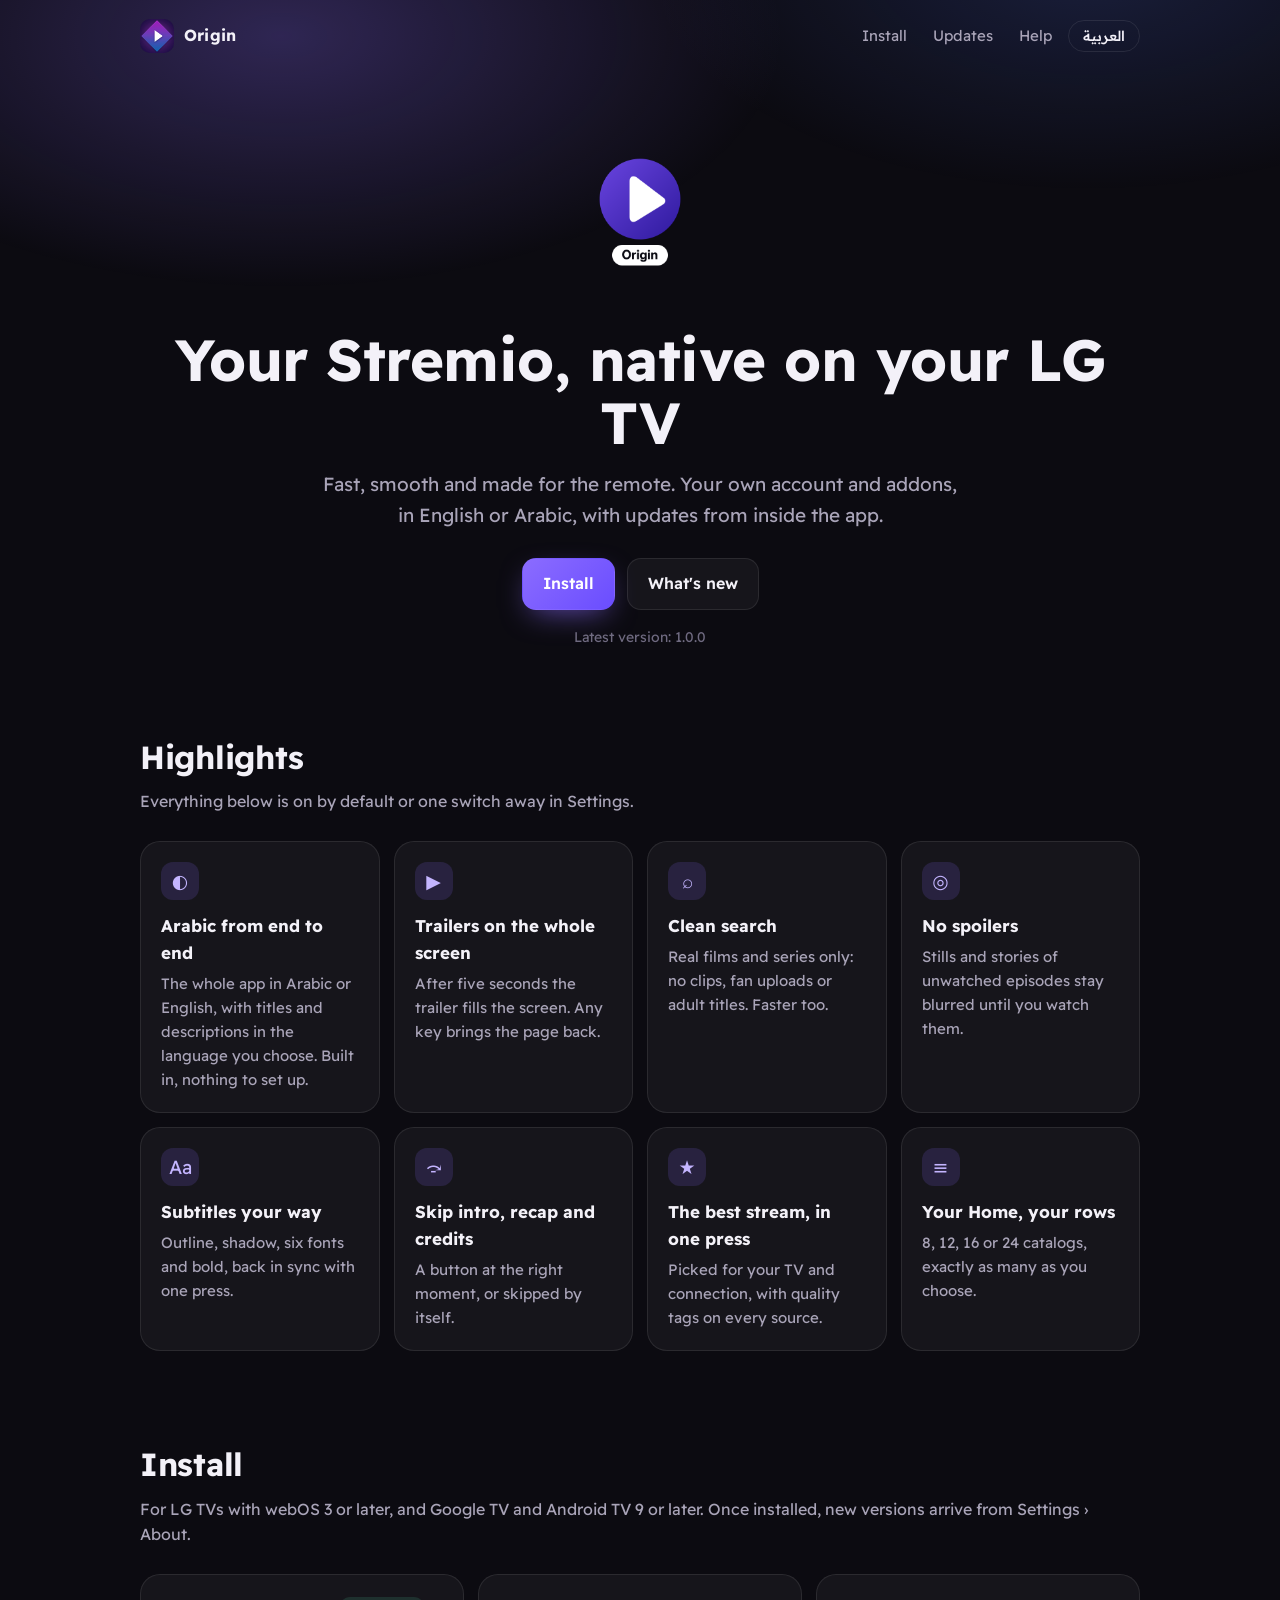
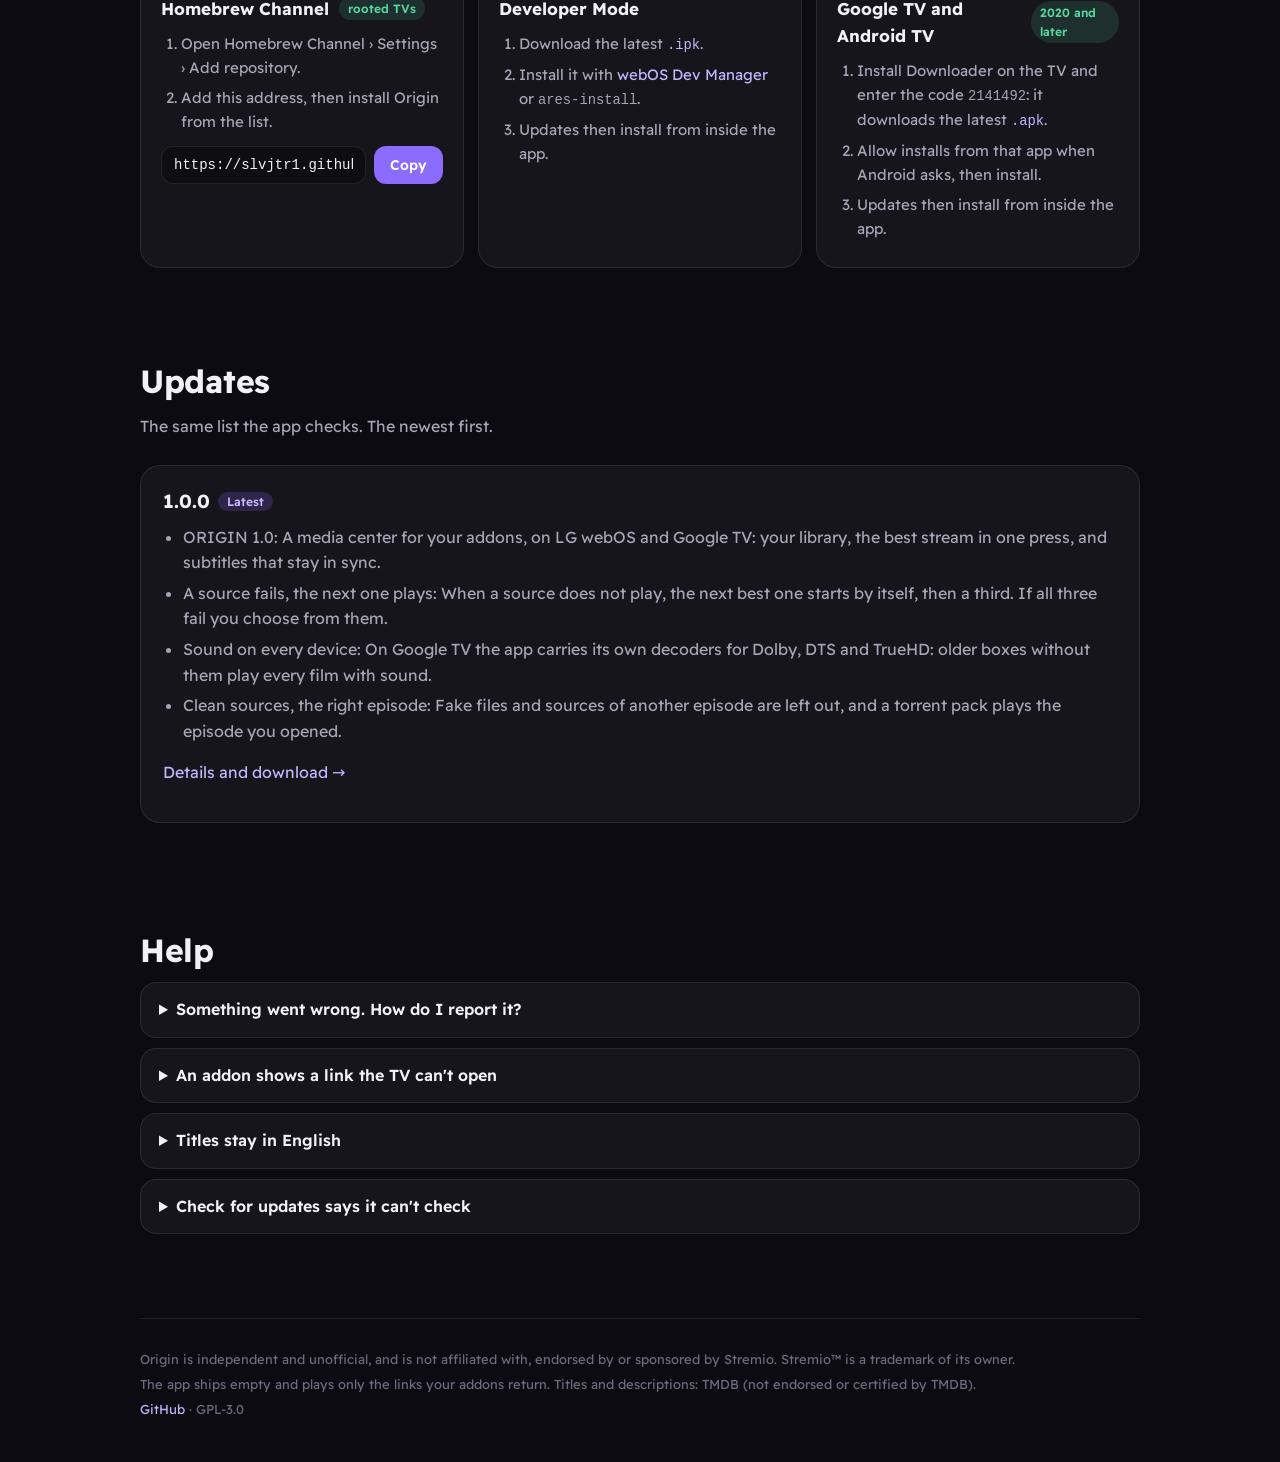
==== docs/index.html @ 0bea3c87 "ORIGIN 1.0.0" ====
<!doctype html>
<html lang="en">
<head>
<meta charset="utf-8">
<meta name="viewport" content="width=device-width, initial-scale=1">
<title>Origin</title>
<meta name="description" content="A native webOS app for Stremio addons on LG TVs, in English and Arabic.">
<meta name="theme-color" content="#0c0b11">
<link rel="icon" href="icon.png">
<link rel="preconnect" href="https://fonts.googleapis.com"><link rel="preconnect" href="https://fonts.gstatic.com" crossorigin>
<link href="https://fonts.googleapis.com/css2?family=Readex+Pro:wght@400;500;600;700&display=swap" rel="stylesheet">
<link rel="stylesheet" href="site.css">
<script src="site.js"></script>
</head>
<body>
<div class="wrap">
  <nav class="top">
    <a class="brand" href="./"><img src="icon.png" alt=""><span>Origin</span></a>
    <div class="navlinks">
      <a class="opt" href="#install"><span lang="en">Install</span><span lang="ar">التثبيت</span></a>
      <a class="opt" href="#updates"><span lang="en">Updates</span><span lang="ar">التحديثات</span></a>
      <a class="opt" href="help/"><span lang="en">Help</span><span lang="ar">المساعدة</span></a>
      <button class="lang" data-lang-toggle><span lang="en">العربية</span><span lang="ar">English</span></button>
    </div>
  </nav>

  <header class="hero">
    <img class="logo" src="logo-pill.png" alt="Origin">
    <h1><span lang="en">Your Stremio, native on your LG TV</span><span lang="ar">Stremio على تلفاز LG، بتطبيق أصلي</span></h1>
    <p class="lead"><span lang="en">Fast, smooth and made for the remote. Your own account and addons, in English or Arabic, with updates from inside the app.</span><span lang="ar">سريع وسلس ومصمم للريموت. حسابك وإضافاتك، بالعربية أو الإنجليزية، مع تحديثات من داخل التطبيق.</span></p>
    <div class="cta">
      <a class="btn primary" href="#install"><span lang="en">Install</span><span lang="ar">ثبّت التطبيق</span></a>
      <a class="btn ghost" href="#updates"><span lang="en">What's new</span><span lang="ar">الجديد</span></a>
    </div>
    <div class="ver" id="ver"></div>
  </header>

  <section id="features">
    <h2><span lang="en">Highlights</span><span lang="ar">أبرز المزايا</span></h2>
    <p class="sub"><span lang="en">Everything below is on by default or one switch away in Settings.</span><span lang="ar">كل ما يلي مفعّل افتراضيًا أو بضغطة واحدة من الإعدادات.</span></p>
    <div class="grid">
      <div class="card"><div class="ic">◐</div><h3><span lang="en">Arabic from end to end</span><span lang="ar">العربية من البداية للنهاية</span></h3><p><span lang="en">The whole app in Arabic or English, with titles and descriptions in the language you choose. Built in, nothing to set up.</span><span lang="ar">التطبيق كله بالعربية أو الإنجليزية، والعناوين والأوصاف باللغة التي تختارها. جاهز دون أي إعداد.</span></p></div>
      <div class="card"><div class="ic">▶</div><h3><span lang="en">Trailers on the whole screen</span><span lang="ar">إعلانات بملء الشاشة</span></h3><p><span lang="en">After five seconds the trailer fills the screen. Any key brings the page back.</span><span lang="ar">بعد خمس ثوانٍ يملأ الإعلان الشاشة، وأي زر يعيد الصفحة.</span></p></div>
      <div class="card"><div class="ic">⌕</div><h3><span lang="en">Clean search</span><span lang="ar">بحث نظيف</span></h3><p><span lang="en">Real films and series only: no clips, fan uploads or adult titles. Faster too.</span><span lang="ar">أفلام ومسلسلات حقيقية فقط: بلا مقاطع أو رفع معجبين أو محتوى للبالغين، وأسرع.</span></p></div>
      <div class="card"><div class="ic">◎</div><h3><span lang="en">No spoilers</span><span lang="ar">بلا حرق</span></h3><p><span lang="en">Stills and stories of unwatched episodes stay blurred until you watch them.</span><span lang="ar">صور الحلقات غير المشاهدة وقصصها تبقى مموّهة حتى تشاهدها.</span></p></div>
      <div class="card"><div class="ic">Aa</div><h3><span lang="en">Subtitles your way</span><span lang="ar">الترجمة كما تحب</span></h3><p><span lang="en">Outline, shadow, six fonts and bold, back in sync with one press.</span><span lang="ar">حدود وظل وستة خطوط وخط عريض، ومزامنة بضغطة واحدة.</span></p></div>
      <div class="card"><div class="ic">⤼</div><h3><span lang="en">Skip intro, recap and credits</span><span lang="ar">تخطي المقدمة والملخص والتتر</span></h3><p><span lang="en">A button at the right moment, or skipped by itself.</span><span lang="ar">زر في اللحظة المناسبة، أو تخطٍّ تلقائي.</span></p></div>
      <div class="card"><div class="ic">★</div><h3><span lang="en">The best stream, in one press</span><span lang="ar">أفضل بث بضغطة</span></h3><p><span lang="en">Picked for your TV and connection, with quality tags on every source.</span><span lang="ar">يُختار لتلفازك واتصالك، مع وسوم الجودة لكل مصدر.</span></p></div>
      <div class="card"><div class="ic">≡</div><h3><span lang="en">Your Home, your rows</span><span lang="ar">رئيسيتك كما تريد</span></h3><p><span lang="en">8, 12, 16 or 24 catalogs, exactly as many as you choose.</span><span lang="ar">8 أو 12 أو 16 أو 24 قائمة، بالعدد الذي تختاره تمامًا.</span></p></div>
    </div>
  </section>

  <section id="install">
    <h2><span lang="en">Install</span><span lang="ar">التثبيت</span></h2>
    <p class="sub"><span lang="en">For LG TVs with webOS 3 or later, and Google TV and Android TV 9 or later. Once installed, new versions arrive from Settings › About.</span><span lang="ar">لتلفازات LG بنظام webOS 3 أو أحدث، ولـ Google TV وAndroid TV 9 أو أحدث. بعد التثبيت تصل الإصدارات الجديدة من الإعدادات › حول التطبيق.</span></p>
    <div class="steps">
      <div class="card">
        <h3><span lang="en">Homebrew Channel</span><span lang="ar">Homebrew Channel</span> <span class="tag"><span lang="en">rooted TVs</span><span lang="ar">للتلفازات المروّتة</span></span></h3>
        <ol class="list">
          <li><span lang="en">Open Homebrew Channel › Settings › Add repository.</span><span lang="ar">افتح Homebrew Channel › الإعدادات › إضافة مستودع.</span></li>
          <li><span lang="en">Add this address, then install Origin from the list.</span><span lang="ar">أضف هذا العنوان، ثم ثبّت Origin من القائمة.</span></li>
        </ol>
        <div class="copy"><input id="repo" readonly value="https://slvjtr1.github.io/origin/apps.json"><button data-copy="repo"><span lang="en">Copy</span><span lang="ar">نسخ</span></button></div>
      </div>
      <div class="card">
        <h3><span lang="en">Developer Mode</span><span lang="ar">وضع المطوّر</span></h3>
        <ol class="list">
          <li><span lang="en">Download the latest</span><span lang="ar">نزّل أحدث ملف</span> <a href="https://github.com/slvjtr1/origin/releases/latest"><code>.ipk</code></a>.</li>
          <li><span lang="en">Install it with</span><span lang="ar">ثبّته باستخدام</span> <a href="https://github.com/webosbrew/dev-manager-desktop">webOS Dev Manager</a> <span lang="en">or</span><span lang="ar">أو</span> <code>ares-install</code>.</li>
          <li><span lang="en">Updates then install from inside the app.</span><span lang="ar">بعدها تُثبَّت التحديثات من داخل التطبيق.</span></li>
        </ol>
      </div>
      <div class="card">
        <h3><span lang="en">Google TV and Android TV</span><span lang="ar">Google TV وAndroid TV</span> <span class="tag"><span lang="en">2020 and later</span><span lang="ar">من 2020 وما بعدها</span></span></h3>
        <ol class="list">
          <li><span lang="en">Install Downloader on the TV and enter the code</span><span lang="ar">ثبّت تطبيق Downloader على التلفاز وأدخل الرمز</span> <code>2141492</code><span lang="en">: it downloads the latest</span><span lang="ar">: ينزّل أحدث ملف</span> <a href="https://github.com/slvjtr1/origin/releases/latest/download/Origin-AndroidTV.apk"><code>.apk</code></a>.</li>
          <li><span lang="en">Allow installs from that app when Android asks, then install.</span><span lang="ar">اسمح بالتثبيت من ذلك التطبيق عندما يطلب Android، ثم ثبّت.</span></li>
          <li><span lang="en">Updates then install from inside the app.</span><span lang="ar">بعدها تُثبَّت التحديثات من داخل التطبيق.</span></li>
        </ol>
      </div>
    </div>
  </section>

  <section id="updates">
    <h2><span lang="en">Updates</span><span lang="ar">التحديثات</span></h2>
    <p class="sub"><span lang="en">The same list the app checks. The newest first.</span><span lang="ar">القائمة نفسها التي يتحقق منها التطبيق. الأحدث أولًا.</span></p>
    <div id="rels"><p class="muted"><span lang="en">Loading…</span><span lang="ar">جارٍ التحميل…</span></p></div>
  </section>

  <section id="help">
    <h2><span lang="en">Help</span><span lang="ar">المساعدة</span></h2>
    <details><summary><span lang="en">Something went wrong. How do I report it?</span><span lang="ar">حدثت مشكلة. كيف أبلّغ عنها؟</span></summary>
      <p><span lang="en">On the TV: Settings › About › Share logs. Scan the code with your phone: it opens a page here with your log code and a ready report.</span><span lang="ar">على التلفاز: الإعدادات › حول التطبيق › مشاركة السجلات. امسح الرمز بهاتفك: تفتح صفحة هنا فيها رمز السجل وبلاغ جاهز.</span></p></details>
    <details><summary><span lang="en">An addon shows a link the TV can't open</span><span lang="ar">إضافة تعرض رابطًا لا يفتحه التلفاز</span></summary>
      <p><span lang="en">The app shows a code. Scan it and this site tells you where the link goes, then opens it on your phone with one tap.</span><span lang="ar">يعرض التطبيق رمزًا. امسحه وسيخبرك هذا الموقع إلى أين يذهب الرابط، ثم يفتحه على هاتفك بضغطة.</span></p></details>
    <details><summary><span lang="en">Titles stay in English</span><span lang="ar">العناوين تبقى بالإنجليزية</span></summary>
      <p><span lang="en">Settings › Language › Titles and descriptions: choose Arabic, or Same as the app.</span><span lang="ar">الإعدادات › اللغة › العناوين والأوصاف: اختر العربية، أو «مثل التطبيق».</span></p></details>
    <details><summary><span lang="en">Check for updates says it can't check</span><span lang="ar">«البحث عن تحديثات» لا يستطيع التحقق</span></summary>
      <p><span lang="en">The app asks GitHub first and this site second. Check the TV's internet connection, then try again in a minute.</span><span lang="ar">يسأل التطبيق GitHub أولًا ثم هذا الموقع. تأكد من اتصال التلفاز بالإنترنت ثم أعد المحاولة بعد دقيقة.</span></p></details>
  </section>

  <footer>
    <p><span lang="en">Origin is independent and unofficial, and is not affiliated with, endorsed by or sponsored by Stremio. Stremio™ is a trademark of its owner.</span><span lang="ar">Origin مستقل وغير رسمي، وليس تابعًا لـ Stremio ولا معتمدًا أو مدعومًا منها. Stremio™ علامة تجارية لمالكها.</span></p>
    <p><span lang="en">The app ships empty and plays only the links your addons return. Titles and descriptions: TMDB (not endorsed or certified by TMDB).</span><span lang="ar">يأتي التطبيق فارغًا ولا يشغّل إلا الروابط التي تعيدها إضافاتك. العناوين والأوصاف: TMDB (دون اعتماد منها).</span></p>
    <p><a href="https://github.com/slvjtr1/origin">GitHub</a> · GPL-3.0</p>
  </footer>
</div>
<script>
(function () {
  var REPO = 'slvjtr1/origin', MAN = 'api/apps/tv.stremioorigin.app/manifest.json';
  var box = document.getElementById('rels'), ver = document.getElementById('ver'), data = null;
  function esc(s) { return String(s).replace(/[&<>"']/g, function (c) { return { '&': '&amp;', '<': '&lt;', '>': '&gt;', '"': '&quot;', "'": '&#39;' }[c]; }); }
  function inline(s) { return esc(s).replace(/\*\*(.+?)\*\*/g, '<b>$1</b>').replace(/`([^`]+)`/g, '<code>$1</code>'); }
  function bullets(body) { var out = []; (body || '').split(/\r?\n/).some(function (l) { var m = /^\s*[-*]\s+(.+)/.exec(l); if (m) out.push(m[1]); else if (out.length && l.trim()) return true; return false; }); return out.slice(0, 8); }
  function date(s) { try { return new Date(s).toLocaleDateString(originLang() === 'ar' ? 'ar' : 'en', { year: 'numeric', month: 'long', day: 'numeric' }); } catch (e) { return s.slice(0, 10); } }
  function draw() {
    if (!data) return;
    var L = originLang(), h = '';
    if (data.length) ver.textContent = (L === 'ar' ? 'أحدث إصدار: ' : 'Latest version: ') + data[0].v;
    data.forEach(function (r, i) {
      h += '<article class="rel"><header><h3>' + esc(r.v) + (i === 0 ? '<span class="latest">' + (L === 'ar' ? 'الأحدث' : 'Latest') + '</span>' : '') + '</h3>' + (r.d ? '<time>' + esc(date(r.d)) + '</time>' : '') + '</header>';
      h += '<ul>' + r.n.map(function (x) { return '<li>' + inline(x) + '</li>'; }).join('') + '</ul>';
      if (r.u) h += '<p><a href="' + esc(r.u) + '">' + (L === 'ar' ? 'التفاصيل والتنزيل' : 'Details and download') + ' →</a></p>';
      h += '</article>';
    });
    box.innerHTML = h || '<p class="muted">' + (L === 'ar' ? 'لا توجد إصدارات بعد.' : 'No releases yet.') + '</p>';
  }
  function fromManifest() {
    fetch(MAN, { cache: 'no-cache' }).then(function (r) { return r.json(); }).then(function (m) {
      data = [{ v: m.version, d: '', n: m.notes || [], u: 'https://github.com/' + REPO + '/releases/latest' }]; draw();
    }).catch(function () { box.innerHTML = '<p class="muted">' + (originLang() === 'ar' ? 'تعذّر تحميل التحديثات.' : 'Could not load the updates.') + '</p>'; });
  }
  fetch('https://api.github.com/repos/' + REPO + '/releases?per_page=12').then(function (r) { if (!r.ok) throw 0; return r.json(); }).then(function (list) {
    data = list.filter(function (r) { return !r.draft && !r.prerelease; }).map(function (r) { return { v: r.tag_name.replace(/^v/, ''), d: r.published_at, n: bullets(r.body), u: r.html_url }; }); draw();
  }).catch(fromManifest);
  document.addEventListener('originlang', draw);
})();
</script>
</body>
</html>
---- docs/site.css ----
:root {
  --bg: #0c0b11; --bg2: #13111b; --card: rgba(255,255,255,.045); --line: rgba(255,255,255,.09);
  --text: #f3f1f8; --dim: #a9a4b8; --faint: #6f6a80; --acc: #8b6cff; --acc2: #c4b5ff; --ok: #57d6a0;
  --r: 20px; --font: "Readex Pro", system-ui, -apple-system, "Segoe UI", sans-serif;
}
* { box-sizing: border-box; }
html { -webkit-text-size-adjust: 100%; }
body { margin: 0; background: var(--bg); color: var(--text); font: 400 16px/1.6 var(--font); min-height: 100vh; overflow-x: hidden; }
body::before { content: ""; position: fixed; inset: -20vh -20vw auto; height: 80vh; z-index: -1; pointer-events: none;
  background: radial-gradient(40% 50% at 30% 30%, rgba(139,108,255,.28), transparent 70%), radial-gradient(35% 45% at 75% 20%, rgba(87,120,255,.18), transparent 70%); }
a { color: var(--acc2); text-decoration: none; }
a:hover { text-decoration: underline; }
code, .mono { font-family: ui-monospace, SFMono-Regular, Menlo, Consolas, monospace; font-size: .92em; }
.wrap { max-width: 1040px; margin: 0 auto; padding: 0 20px; }

/* one language at a time: <html lang="en|ar"> shows the matching spans */
html[lang="en"] [lang="ar"], html[lang="ar"] [lang="en"] { display: none !important; }
html[lang="ar"] body { direction: rtl; }

nav.top { display: flex; align-items: center; justify-content: space-between; gap: 12px; padding: 18px 0; }
.brand { display: flex; align-items: center; gap: 10px; color: var(--text); font-weight: 700; letter-spacing: .2px; }
.brand img { width: 34px; height: 34px; border-radius: 10px; }
.brand:hover { text-decoration: none; }
.navlinks { display: flex; align-items: center; gap: 6px; flex-wrap: wrap; }
.navlinks a { color: var(--dim); padding: 6px 10px; border-radius: 10px; font-size: 15px; }
.navlinks a:hover { color: var(--text); background: var(--card); text-decoration: none; }
.lang { border: 1px solid var(--line); background: transparent; color: var(--text); border-radius: 999px; padding: 6px 14px; font: 500 14px var(--font); cursor: pointer; }
.lang:hover { background: var(--card); }

.hero { padding: 56px 0 40px; text-align: center; }
.hero .logo { width: 170px; max-width: 46vw; }
.hero h1 { font-size: clamp(34px, 6vw, 58px); line-height: 1.1; margin: 22px 0 14px; letter-spacing: -.5px; }
.hero p.lead { color: var(--dim); font-size: clamp(16px, 2.2vw, 19px); max-width: 640px; margin: 0 auto 28px; }
.cta { display: flex; gap: 12px; justify-content: center; flex-wrap: wrap; }
.btn { display: inline-flex; align-items: center; gap: 8px; padding: 12px 20px; border-radius: 14px; font-weight: 600; font-size: 16px; border: 1px solid transparent; cursor: pointer; font-family: var(--font); }
.btn:hover { text-decoration: none; filter: brightness(1.08); }
.btn.primary { background: linear-gradient(135deg, #8b6cff, #6a4dff); color: #fff; box-shadow: 0 10px 30px -10px rgba(139,108,255,.7); }
.btn.ghost { background: var(--card); color: var(--text); border-color: var(--line); }
.ver { margin-top: 16px; color: var(--faint); font-size: 14px; }

section { padding: 44px 0; }
section h2 { font-size: clamp(24px, 3.4vw, 32px); margin: 0 0 6px; letter-spacing: -.3px; }
section p.sub { color: var(--dim); margin: 0 0 26px; }
.grid { display: grid; grid-template-columns: repeat(auto-fit, minmax(230px, 1fr)); gap: 14px; }
.card { background: var(--card); border: 1px solid var(--line); border-radius: var(--r); padding: 20px; }
.card h3 { margin: 0 0 6px; font-size: 17px; }
.card p { margin: 0; color: var(--dim); font-size: 15px; }
.card .ic { width: 38px; height: 38px; border-radius: 12px; display: grid; place-items: center; background: rgba(139,108,255,.16); color: var(--acc2); margin-bottom: 12px; font-size: 19px; }

.steps { display: grid; grid-template-columns: repeat(auto-fit, minmax(290px, 1fr)); gap: 14px; }
.steps .card h3 { display: flex; align-items: center; gap: 10px; }
.tag { font-size: 12px; font-weight: 600; padding: 2px 9px; border-radius: 999px; background: rgba(87,214,160,.14); color: var(--ok); }
ol.list { margin: 10px 0 0; padding-inline-start: 20px; color: var(--dim); font-size: 15px; }
ol.list li { margin: 6px 0; }
.copy { display: flex; gap: 8px; align-items: stretch; margin-top: 12px; }
.copy input { flex: 1; min-width: 0; background: rgba(0,0,0,.35); border: 1px solid var(--line); color: var(--text); border-radius: 12px; padding: 10px 12px; font: 14px ui-monospace, Menlo, Consolas, monospace; direction: ltr; }
.copy button { border: 0; border-radius: 12px; padding: 0 16px; background: var(--acc); color: #fff; font: 600 14px var(--font); cursor: pointer; white-space: nowrap; }

.rel { background: var(--card); border: 1px solid var(--line); border-radius: var(--r); padding: 20px 22px; margin-bottom: 14px; }
.rel header { display: flex; align-items: baseline; justify-content: space-between; gap: 10px; flex-wrap: wrap; margin-bottom: 8px; }
.rel h3 { margin: 0; font-size: 19px; }
.rel time { color: var(--faint); font-size: 14px; }
.rel ul { margin: 6px 0 0; padding-inline-start: 20px; color: var(--dim); }
.rel li { margin: 5px 0; }
.rel li b { color: var(--text); font-weight: 600; }
.rel .latest { font-size: 12px; font-weight: 600; padding: 2px 9px; border-radius: 999px; background: rgba(139,108,255,.2); color: var(--acc2); margin-inline-start: 8px; vertical-align: 2px; }
.muted { color: var(--faint); }

details { background: var(--card); border: 1px solid var(--line); border-radius: 16px; padding: 14px 18px; margin-bottom: 10px; }
details summary { cursor: pointer; font-weight: 600; }
details p { color: var(--dim); margin: 10px 0 2px; }

footer { border-top: 1px solid var(--line); margin-top: 30px; padding: 26px 0 40px; color: var(--faint); font-size: 13px; }
footer p { margin: 4px 0; }

/* the helper pages: one card in the middle */
.single { min-height: 100vh; display: flex; flex-direction: column; }
.single main { flex: 1; display: grid; place-items: center; padding: 20px 0 40px; }
.panel { width: 100%; max-width: 520px; background: var(--bg2); border: 1px solid var(--line); border-radius: 26px; padding: 30px 26px; text-align: center; box-shadow: 0 30px 80px -40px rgba(0,0,0,.8); }
.panel h1 { font-size: 24px; margin: 6px 0 8px; }
.panel p { color: var(--dim); margin: 0 0 18px; }
.panel .host { display: inline-block; padding: 6px 14px; border-radius: 999px; background: var(--card); border: 1px solid var(--line); font-size: 14px; direction: ltr; margin-bottom: 20px; word-break: break-all; }
.panel .btn { width: 100%; justify-content: center; margin-top: 10px; }
.panel .code { font: 700 52px/1 ui-monospace, Menlo, Consolas, monospace; letter-spacing: 12px; direction: ltr; margin: 10px 0 6px; }
.panel .small { font-size: 13px; color: var(--faint); margin-top: 16px; word-break: break-all; direction: ltr; }
.toast { position: fixed; inset-inline: 0; bottom: 24px; margin: auto; width: max-content; max-width: 90vw; background: #222033; border: 1px solid var(--line); padding: 10px 18px; border-radius: 12px; opacity: 0; transform: translateY(10px); transition: .25s; pointer-events: none; }
.toast.on { opacity: 1; transform: none; }

@media (max-width: 560px) {
  .navlinks a.opt { display: none; }
  .hero { padding-top: 34px; }
  .copy { flex-direction: column; }
  .copy button { padding: 10px; }
}
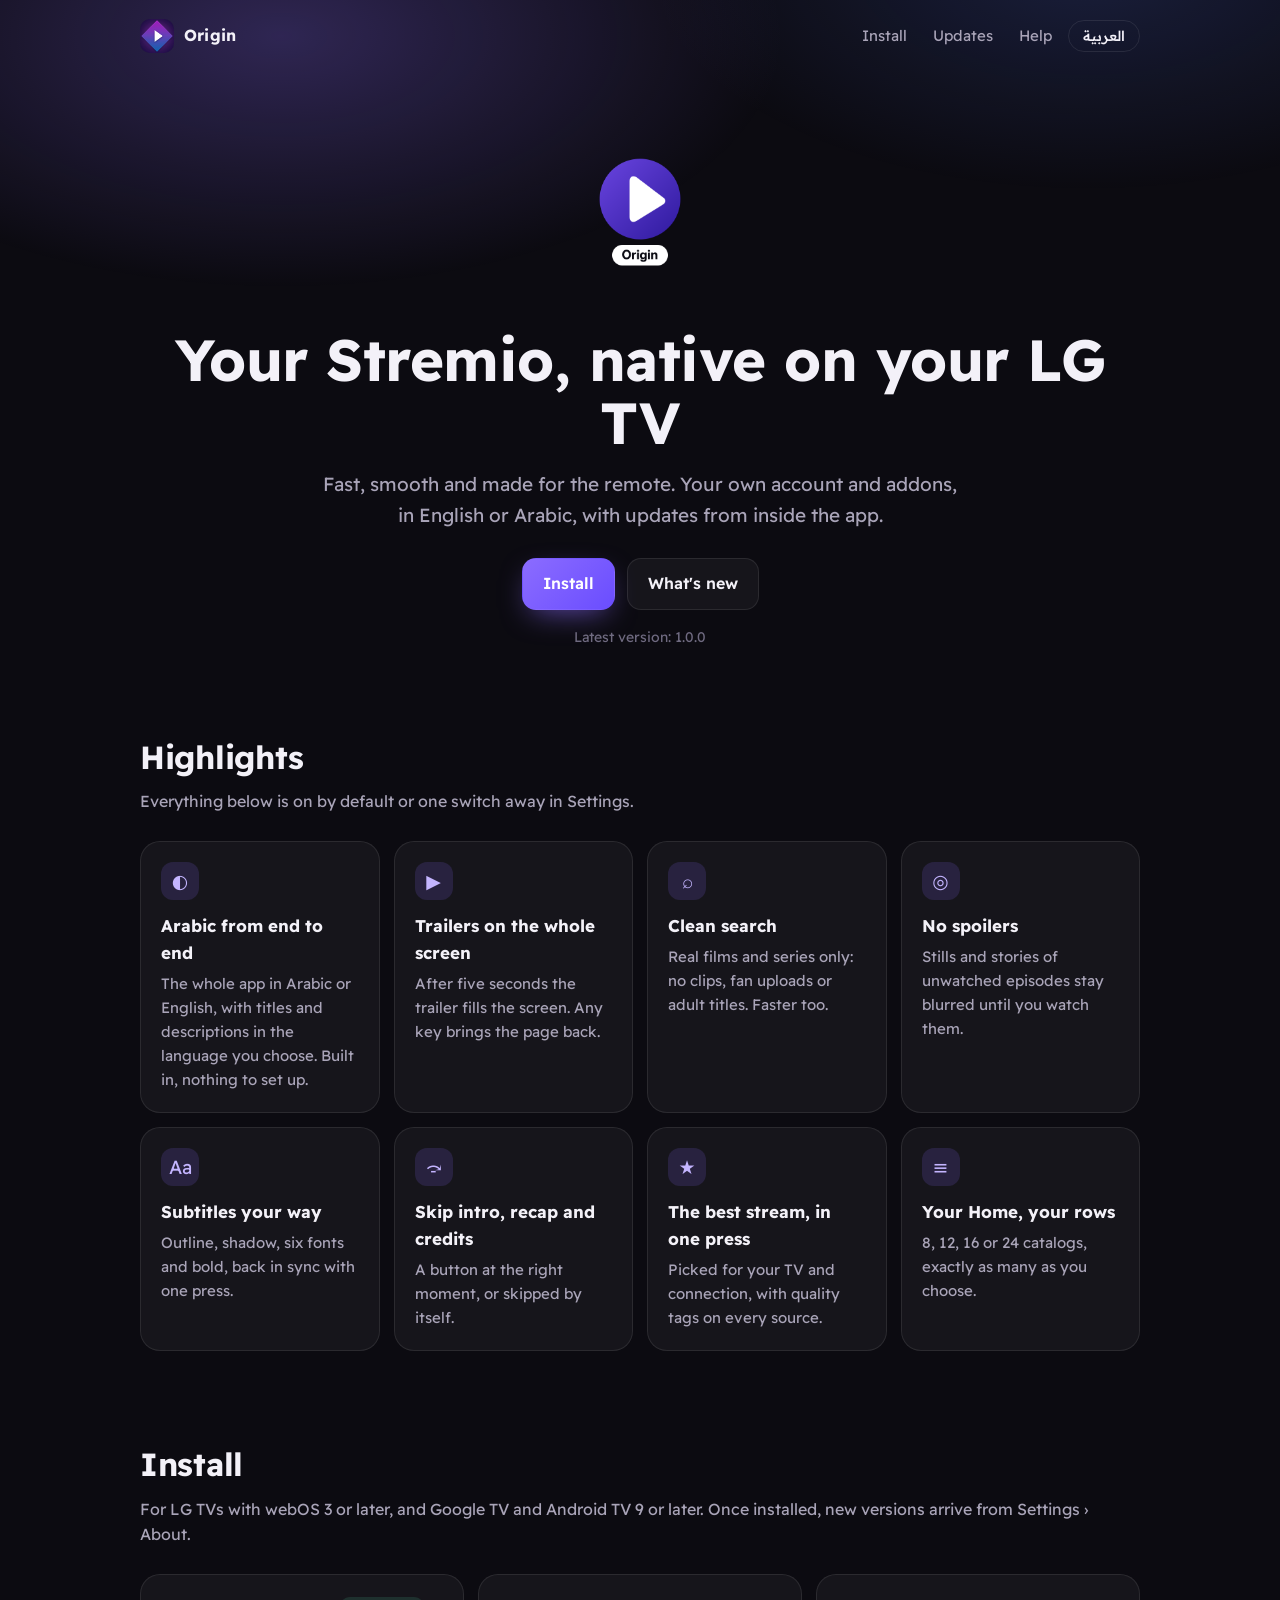
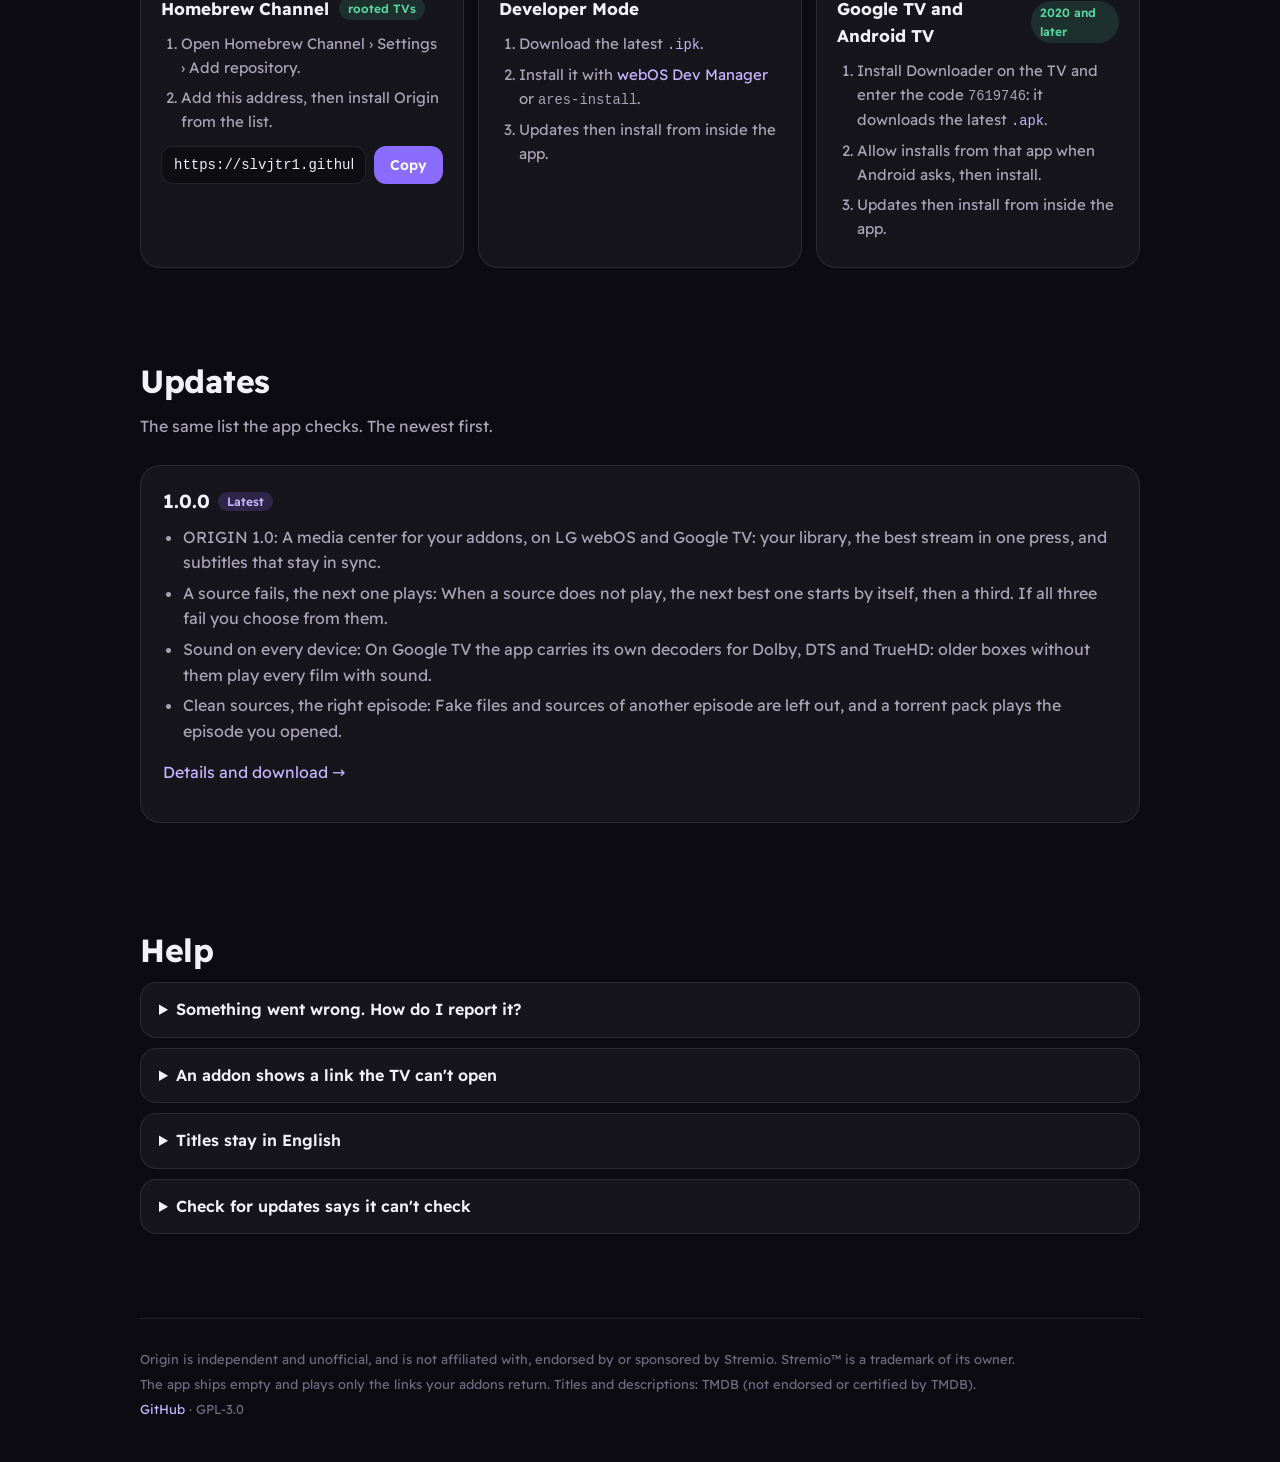
==== commit 2785376f: "Downloader code for Google TV: 7619746" ====
--- a/docs/index.html
+++ b/docs/index.html
@@ -73,7 +73,7 @@
       <div class="card">
         <h3><span lang="en">Google TV and Android TV</span><span lang="ar">Google TV وAndroid TV</span> <span class="tag"><span lang="en">2020 and later</span><span lang="ar">من 2020 وما بعدها</span></span></h3>
         <ol class="list">
-          <li><span lang="en">Install Downloader on the TV and enter the code</span><span lang="ar">ثبّت تطبيق Downloader على التلفاز وأدخل الرمز</span> <code>2141492</code><span lang="en">: it downloads the latest</span><span lang="ar">: ينزّل أحدث ملف</span> <a href="https://github.com/slvjtr1/origin/releases/latest/download/Origin-AndroidTV.apk"><code>.apk</code></a>.</li>
+          <li><span lang="en">Install Downloader on the TV and enter the code</span><span lang="ar">ثبّت تطبيق Downloader على التلفاز وأدخل الرمز</span> <code>7619746</code><span lang="en">: it downloads the latest</span><span lang="ar">: ينزّل أحدث ملف</span> <a href="https://github.com/slvjtr1/origin/releases/latest/download/Origin-AndroidTV.apk"><code>.apk</code></a>.</li>
           <li><span lang="en">Allow installs from that app when Android asks, then install.</span><span lang="ar">اسمح بالتثبيت من ذلك التطبيق عندما يطلب Android، ثم ثبّت.</span></li>
           <li><span lang="en">Updates then install from inside the app.</span><span lang="ar">بعدها تُثبَّت التحديثات من داخل التطبيق.</span></li>
         </ol>
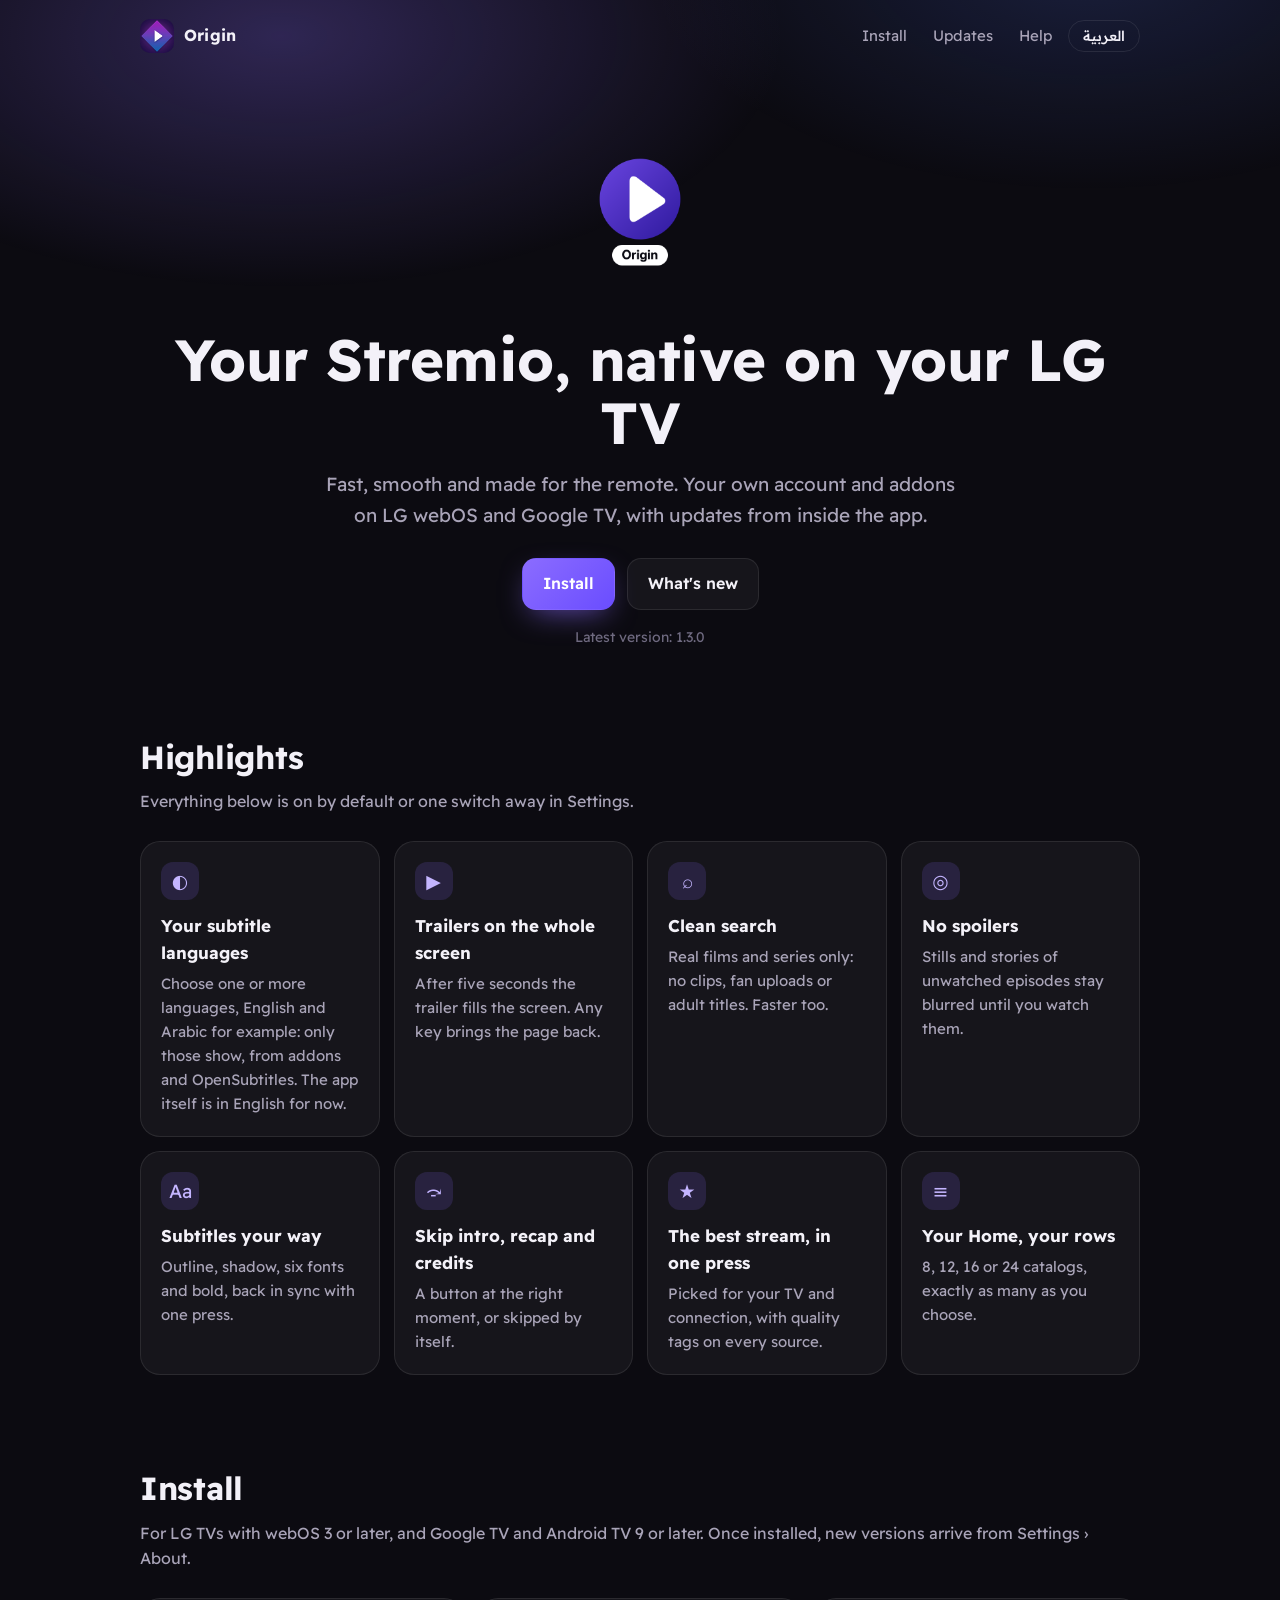
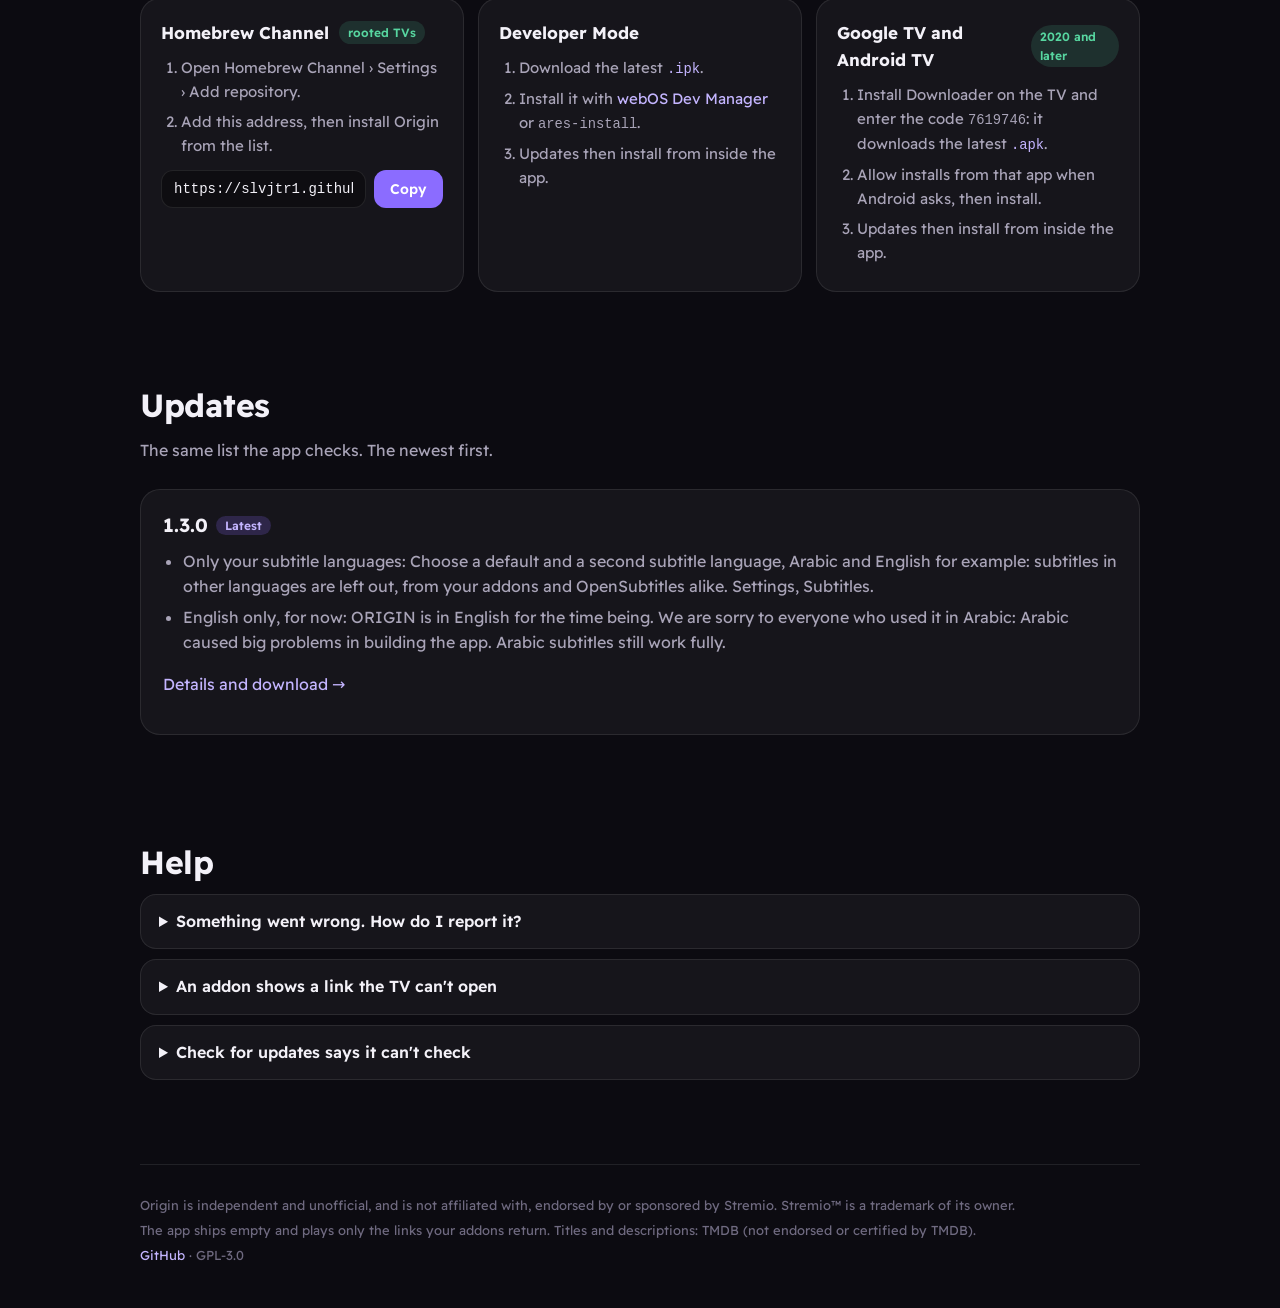
==== commit 1c580336: "ORIGIN 1.3.0" ====
--- a/docs/index.html
+++ b/docs/index.html
@@ -4,7 +4,7 @@
 <meta charset="utf-8">
 <meta name="viewport" content="width=device-width, initial-scale=1">
 <title>Origin</title>
-<meta name="description" content="A native webOS app for Stremio addons on LG TVs, in English and Arabic.">
+<meta name="description" content="A native media center for Stremio addons on LG webOS TVs and Google TV.">
 <meta name="theme-color" content="#0c0b11">
 <link rel="icon" href="icon.png">
 <link rel="preconnect" href="https://fonts.googleapis.com"><link rel="preconnect" href="https://fonts.gstatic.com" crossorigin>
@@ -27,7 +27,7 @@
   <header class="hero">
     <img class="logo" src="logo-pill.png" alt="Origin">
     <h1><span lang="en">Your Stremio, native on your LG TV</span><span lang="ar">Stremio على تلفاز LG، بتطبيق أصلي</span></h1>
-    <p class="lead"><span lang="en">Fast, smooth and made for the remote. Your own account and addons, in English or Arabic, with updates from inside the app.</span><span lang="ar">سريع وسلس ومصمم للريموت. حسابك وإضافاتك، بالعربية أو الإنجليزية، مع تحديثات من داخل التطبيق.</span></p>
+    <p class="lead"><span lang="en">Fast, smooth and made for the remote. Your own account and addons on LG webOS and Google TV, with updates from inside the app.</span><span lang="ar">سريع وسلس، مصمم للريموت وللجوال. حسابك وإضافاتك على تلفزيونات LG وGoogle TV وجوالات أندرويد، مع تحديثات من داخل التطبيق.</span></p>
     <div class="cta">
       <a class="btn primary" href="#install"><span lang="en">Install</span><span lang="ar">ثبّت التطبيق</span></a>
       <a class="btn ghost" href="#updates"><span lang="en">What's new</span><span lang="ar">الجديد</span></a>
@@ -39,7 +39,7 @@
     <h2><span lang="en">Highlights</span><span lang="ar">أبرز المزايا</span></h2>
     <p class="sub"><span lang="en">Everything below is on by default or one switch away in Settings.</span><span lang="ar">كل ما يلي مفعّل افتراضيًا أو بضغطة واحدة من الإعدادات.</span></p>
     <div class="grid">
-      <div class="card"><div class="ic">◐</div><h3><span lang="en">Arabic from end to end</span><span lang="ar">العربية من البداية للنهاية</span></h3><p><span lang="en">The whole app in Arabic or English, with titles and descriptions in the language you choose. Built in, nothing to set up.</span><span lang="ar">التطبيق كله بالعربية أو الإنجليزية، والعناوين والأوصاف باللغة التي تختارها. جاهز دون أي إعداد.</span></p></div>
+      <div class="card"><div class="ic">◐</div><h3><span lang="en">Your subtitle languages</span><span lang="ar">لغات الترجمة التي تختارها</span></h3><p><span lang="en">Choose one or more languages, English and Arabic for example: only those show, from addons and OpenSubtitles. The app itself is in English for now.</span><span lang="ar">اختر لغة أو أكثر، العربية والإنجليزية مثلًا: تظهر ترجماتها فقط، من الإضافات ومن OpenSubtitles. واجهة التطبيق بالإنجليزية حاليًا.</span></p></div>
       <div class="card"><div class="ic">▶</div><h3><span lang="en">Trailers on the whole screen</span><span lang="ar">إعلانات بملء الشاشة</span></h3><p><span lang="en">After five seconds the trailer fills the screen. Any key brings the page back.</span><span lang="ar">بعد خمس ثوانٍ يملأ الإعلان الشاشة، وأي زر يعيد الصفحة.</span></p></div>
       <div class="card"><div class="ic">⌕</div><h3><span lang="en">Clean search</span><span lang="ar">بحث نظيف</span></h3><p><span lang="en">Real films and series only: no clips, fan uploads or adult titles. Faster too.</span><span lang="ar">أفلام ومسلسلات حقيقية فقط: بلا مقاطع أو رفع معجبين أو محتوى للبالغين، وأسرع.</span></p></div>
       <div class="card"><div class="ic">◎</div><h3><span lang="en">No spoilers</span><span lang="ar">بلا حرق</span></h3><p><span lang="en">Stills and stories of unwatched episodes stay blurred until you watch them.</span><span lang="ar">صور الحلقات غير المشاهدة وقصصها تبقى مموّهة حتى تشاهدها.</span></p></div>
@@ -92,8 +92,8 @@
     <details><summary><span lang="en">Something went wrong. How do I report it?</span><span lang="ar">حدثت مشكلة. كيف أبلّغ عنها؟</span></summary>
       <p><span lang="en">On the TV: Settings › About › Share logs. Scan the code with your phone: it opens a page here with your log code and a ready report.</span><span lang="ar">على التلفاز: الإعدادات › حول التطبيق › مشاركة السجلات. امسح الرمز بهاتفك: تفتح صفحة هنا فيها رمز السجل وبلاغ جاهز.</span></p></details>
     <details><summary><span lang="en">An addon shows a link the TV can't open</span><span lang="ar">إضافة تعرض رابطًا لا يفتحه التلفاز</span></summary>
-      <p><span lang="en">The app shows a code. Scan it and this site tells you where the link goes, then opens it on your phone with one tap.</span><span lang="ar">يعرض التطبيق رمزًا. امسحه وسيخبرك هذا الموقع إلى أين يذهب الرابط، ثم يفتحه على هاتفك بضغطة.</span></p></details>
-    <details><summary><span lang="en">Titles stay in English</span><span lang="ar">العناوين تبقى بالإنجليزية</span></summary>
+    <details><summary><span lang="en">Where did Arabic go?</span><span lang="ar">أين ذهبت اللغة العربية؟</span></summary>
+      <p><span lang="en">We are sorry: Arabic caused big problems in building the app, and for now it needs English alone. Arabic subtitles still work fully: choose them in the subtitle settings.</span><span lang="ar">نعتذر: اللغة العربية سببت مشاكل كبيرة في برمجة التطبيق، والتطبيق حاليًا بحاجة للغة الإنجليزية فقط. الترجمات العربية ما زالت مدعومة بالكامل: اخترها من إعدادات الترجمة.</span></p></details>
       <p><span lang="en">Settings › Language › Titles and descriptions: choose Arabic, or Same as the app.</span><span lang="ar">الإعدادات › اللغة › العناوين والأوصاف: اختر العربية، أو «مثل التطبيق».</span></p></details>
     <details><summary><span lang="en">Check for updates says it can't check</span><span lang="ar">«البحث عن تحديثات» لا يستطيع التحقق</span></summary>
       <p><span lang="en">The app asks GitHub first and this site second. Check the TV's internet connection, then try again in a minute.</span><span lang="ar">يسأل التطبيق GitHub أولًا ثم هذا الموقع. تأكد من اتصال التلفاز بالإنترنت ثم أعد المحاولة بعد دقيقة.</span></p></details>
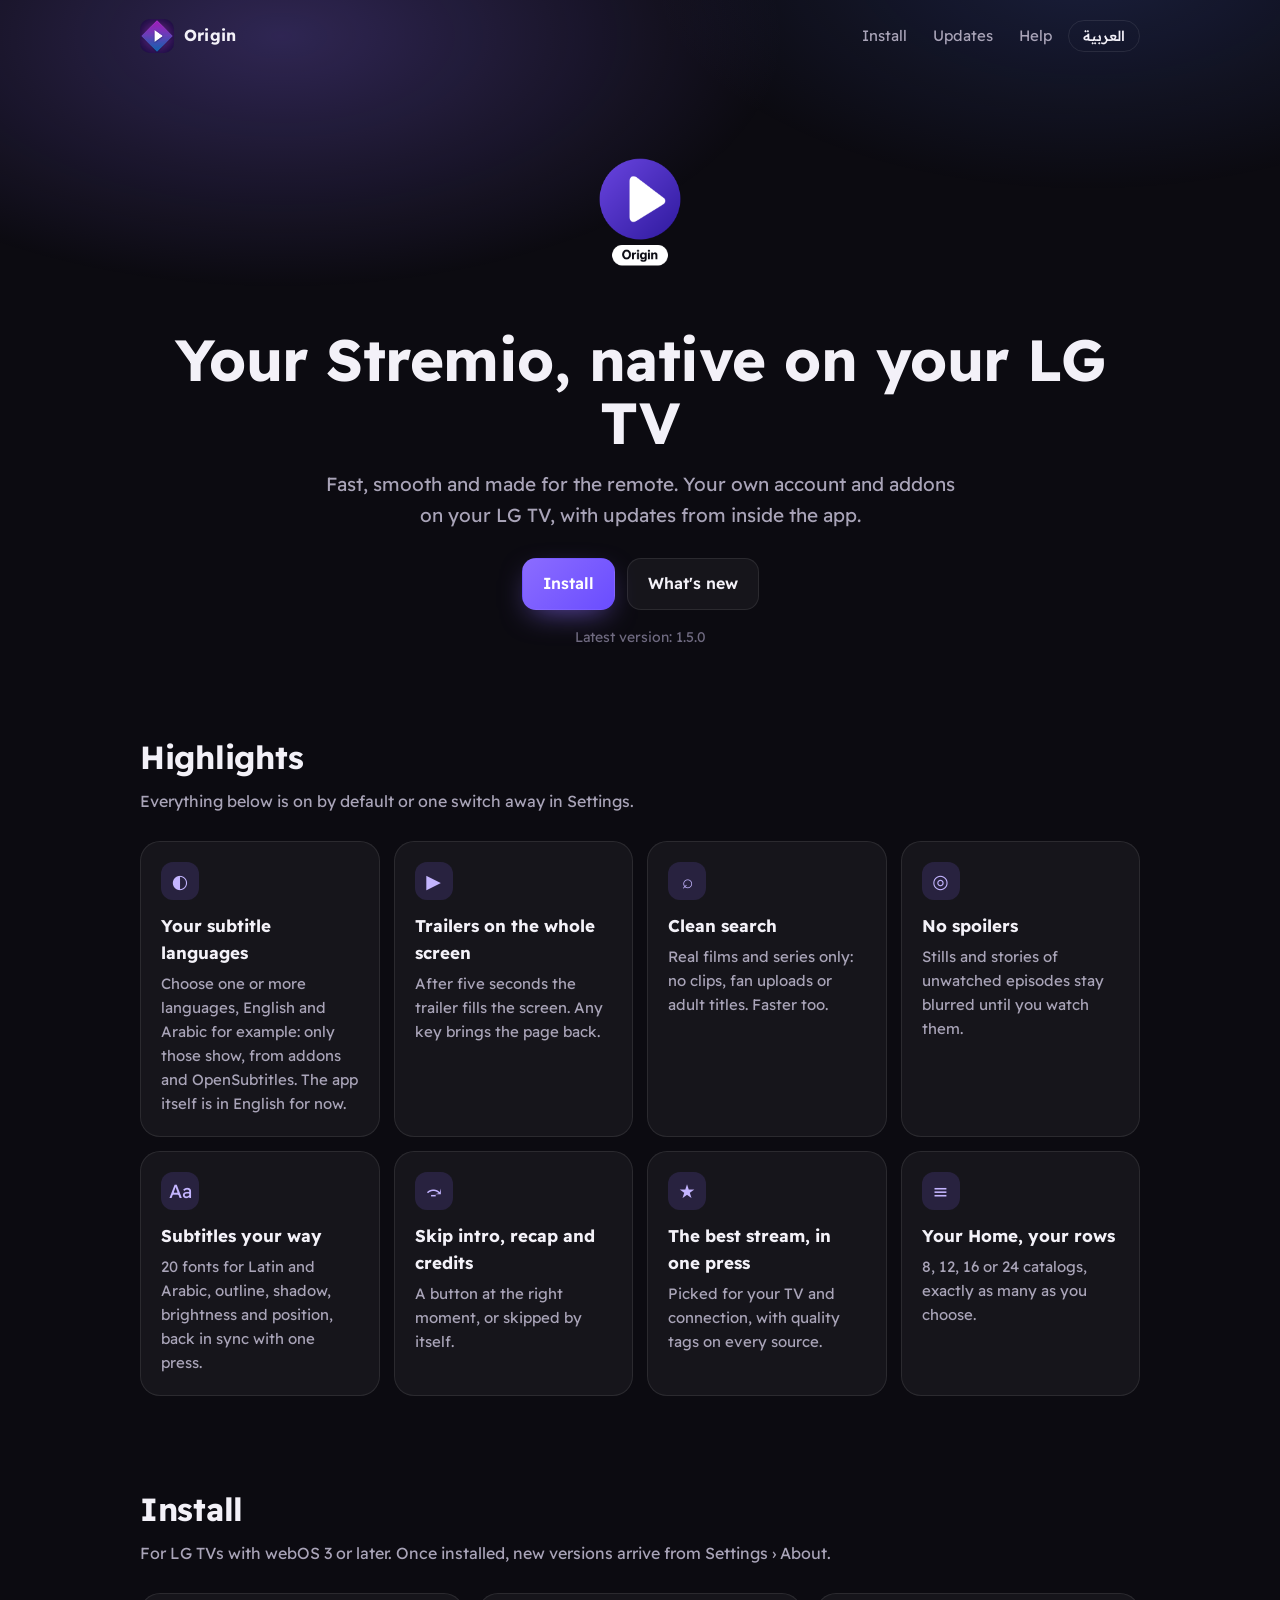
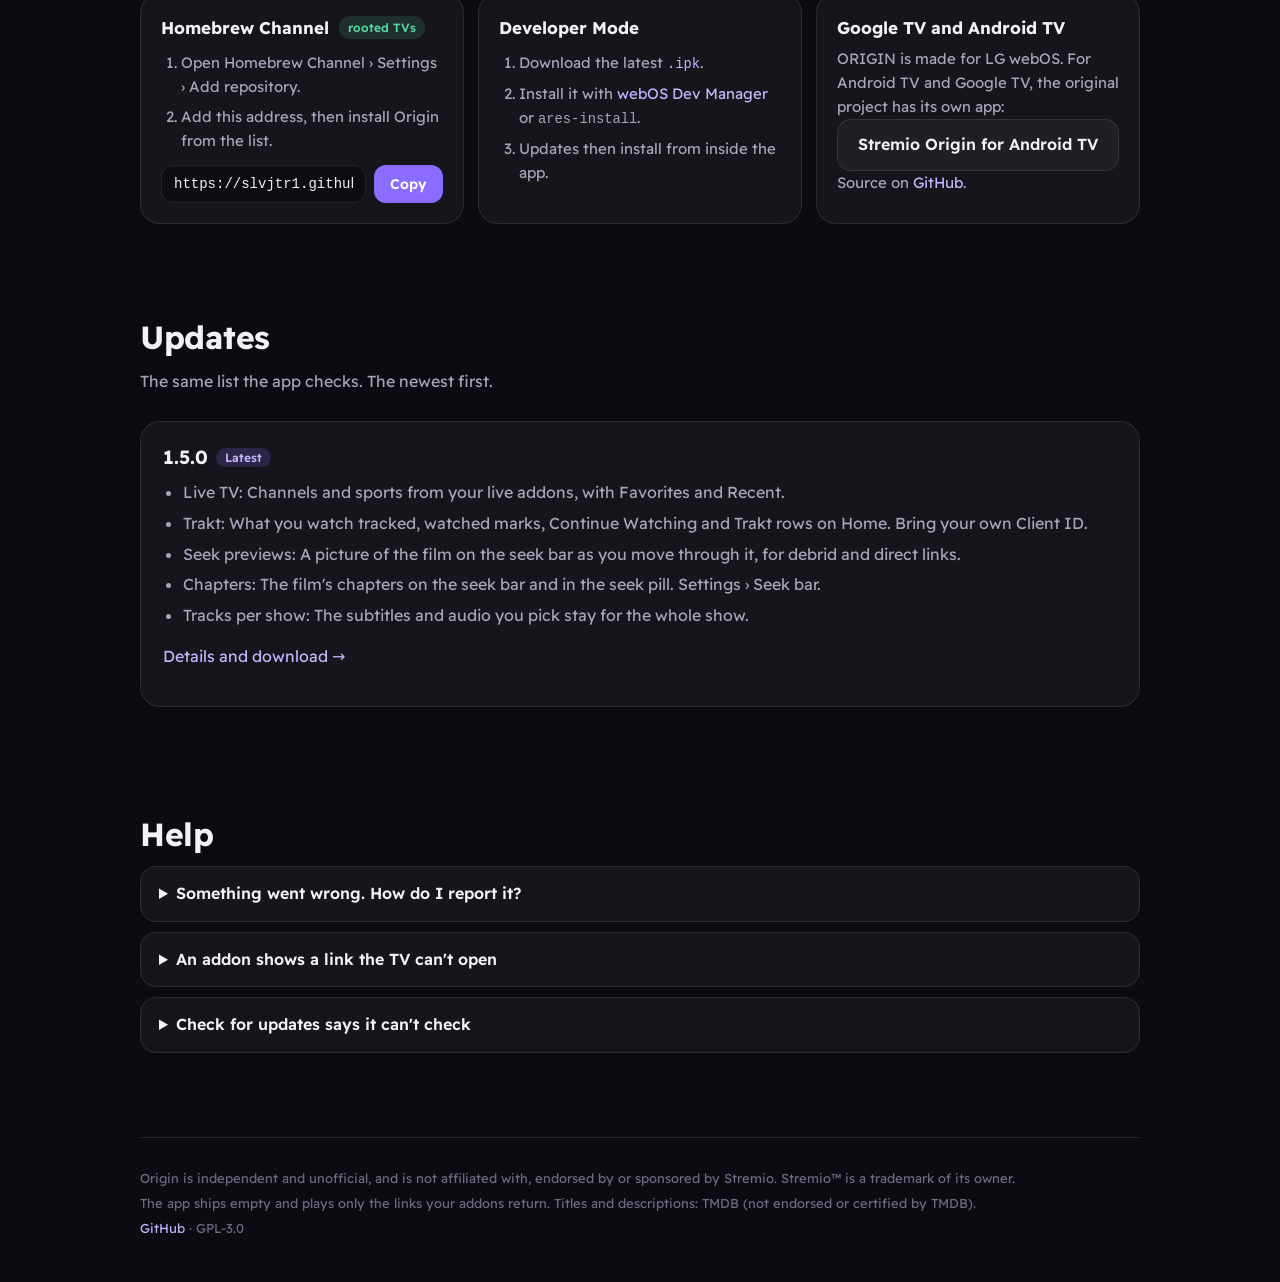
==== commit d7bce16f: "ORIGIN 1.5.0" ====
--- a/docs/index.html
+++ b/docs/index.html
@@ -4,7 +4,7 @@
 <meta charset="utf-8">
 <meta name="viewport" content="width=device-width, initial-scale=1">
 <title>Origin</title>
-<meta name="description" content="A native media center for Stremio addons on LG webOS TVs and Google TV.">
+<meta name="description" content="A native media center for Stremio addons on LG webOS TVs.">
 <meta name="theme-color" content="#0c0b11">
 <link rel="icon" href="icon.png">
 <link rel="preconnect" href="https://fonts.googleapis.com"><link rel="preconnect" href="https://fonts.gstatic.com" crossorigin>
@@ -27,7 +27,7 @@
   <header class="hero">
     <img class="logo" src="logo-pill.png" alt="Origin">
     <h1><span lang="en">Your Stremio, native on your LG TV</span><span lang="ar">Stremio على تلفاز LG، بتطبيق أصلي</span></h1>
-    <p class="lead"><span lang="en">Fast, smooth and made for the remote. Your own account and addons on LG webOS and Google TV, with updates from inside the app.</span><span lang="ar">سريع وسلس، مصمم للريموت وللجوال. حسابك وإضافاتك على تلفزيونات LG وGoogle TV وجوالات أندرويد، مع تحديثات من داخل التطبيق.</span></p>
+    <p class="lead"><span lang="en">Fast, smooth and made for the remote. Your own account and addons on your LG TV, with updates from inside the app.</span><span lang="ar">سريع وسلس، مصمم للريموت وللجوال. حسابك وإضافاتك على تلفاز LG، مع تحديثات من داخل التطبيق.</span></p>
     <div class="cta">
       <a class="btn primary" href="#install"><span lang="en">Install</span><span lang="ar">ثبّت التطبيق</span></a>
       <a class="btn ghost" href="#updates"><span lang="en">What's new</span><span lang="ar">الجديد</span></a>
@@ -43,7 +43,7 @@
       <div class="card"><div class="ic">▶</div><h3><span lang="en">Trailers on the whole screen</span><span lang="ar">إعلانات بملء الشاشة</span></h3><p><span lang="en">After five seconds the trailer fills the screen. Any key brings the page back.</span><span lang="ar">بعد خمس ثوانٍ يملأ الإعلان الشاشة، وأي زر يعيد الصفحة.</span></p></div>
       <div class="card"><div class="ic">⌕</div><h3><span lang="en">Clean search</span><span lang="ar">بحث نظيف</span></h3><p><span lang="en">Real films and series only: no clips, fan uploads or adult titles. Faster too.</span><span lang="ar">أفلام ومسلسلات حقيقية فقط: بلا مقاطع أو رفع معجبين أو محتوى للبالغين، وأسرع.</span></p></div>
       <div class="card"><div class="ic">◎</div><h3><span lang="en">No spoilers</span><span lang="ar">بلا حرق</span></h3><p><span lang="en">Stills and stories of unwatched episodes stay blurred until you watch them.</span><span lang="ar">صور الحلقات غير المشاهدة وقصصها تبقى مموّهة حتى تشاهدها.</span></p></div>
-      <div class="card"><div class="ic">Aa</div><h3><span lang="en">Subtitles your way</span><span lang="ar">الترجمة كما تحب</span></h3><p><span lang="en">Outline, shadow, six fonts and bold, back in sync with one press.</span><span lang="ar">حدود وظل وستة خطوط وخط عريض، ومزامنة بضغطة واحدة.</span></p></div>
+      <div class="card"><div class="ic">Aa</div><h3><span lang="en">Subtitles your way</span><span lang="ar">الترجمة كما تحب</span></h3><p><span lang="en">20 fonts for Latin and Arabic, outline, shadow, brightness and position, back in sync with one press.</span><span lang="ar">حدود وظل وستة خطوط وخط عريض، ومزامنة بضغطة واحدة.</span></p></div>
       <div class="card"><div class="ic">⤼</div><h3><span lang="en">Skip intro, recap and credits</span><span lang="ar">تخطي المقدمة والملخص والتتر</span></h3><p><span lang="en">A button at the right moment, or skipped by itself.</span><span lang="ar">زر في اللحظة المناسبة، أو تخطٍّ تلقائي.</span></p></div>
       <div class="card"><div class="ic">★</div><h3><span lang="en">The best stream, in one press</span><span lang="ar">أفضل بث بضغطة</span></h3><p><span lang="en">Picked for your TV and connection, with quality tags on every source.</span><span lang="ar">يُختار لتلفازك واتصالك، مع وسوم الجودة لكل مصدر.</span></p></div>
       <div class="card"><div class="ic">≡</div><h3><span lang="en">Your Home, your rows</span><span lang="ar">رئيسيتك كما تريد</span></h3><p><span lang="en">8, 12, 16 or 24 catalogs, exactly as many as you choose.</span><span lang="ar">8 أو 12 أو 16 أو 24 قائمة، بالعدد الذي تختاره تمامًا.</span></p></div>
@@ -52,7 +52,7 @@
 
   <section id="install">
     <h2><span lang="en">Install</span><span lang="ar">التثبيت</span></h2>
-    <p class="sub"><span lang="en">For LG TVs with webOS 3 or later, and Google TV and Android TV 9 or later. Once installed, new versions arrive from Settings › About.</span><span lang="ar">لتلفازات LG بنظام webOS 3 أو أحدث، ولـ Google TV وAndroid TV 9 أو أحدث. بعد التثبيت تصل الإصدارات الجديدة من الإعدادات › حول التطبيق.</span></p>
+    <p class="sub"><span lang="en">For LG TVs with webOS 3 or later. Once installed, new versions arrive from Settings › About.</span><span lang="ar">لتلفازات LG بنظام webOS 3 أو أحدث. بعد التثبيت تصل الإصدارات الجديدة من الإعدادات › حول التطبيق.</span></p>
     <div class="steps">
       <div class="card">
         <h3><span lang="en">Homebrew Channel</span><span lang="ar">Homebrew Channel</span> <span class="tag"><span lang="en">rooted TVs</span><span lang="ar">للتلفازات المروّتة</span></span></h3>
@@ -71,12 +71,10 @@
         </ol>
       </div>
       <div class="card">
-        <h3><span lang="en">Google TV and Android TV</span><span lang="ar">Google TV وAndroid TV</span> <span class="tag"><span lang="en">2020 and later</span><span lang="ar">من 2020 وما بعدها</span></span></h3>
-        <ol class="list">
-          <li><span lang="en">Install Downloader on the TV and enter the code</span><span lang="ar">ثبّت تطبيق Downloader على التلفاز وأدخل الرمز</span> <code>7619746</code><span lang="en">: it downloads the latest</span><span lang="ar">: ينزّل أحدث ملف</span> <a href="https://github.com/slvjtr1/origin/releases/latest/download/Origin-AndroidTV.apk"><code>.apk</code></a>.</li>
-          <li><span lang="en">Allow installs from that app when Android asks, then install.</span><span lang="ar">اسمح بالتثبيت من ذلك التطبيق عندما يطلب Android، ثم ثبّت.</span></li>
-          <li><span lang="en">Updates then install from inside the app.</span><span lang="ar">بعدها تُثبَّت التحديثات من داخل التطبيق.</span></li>
-        </ol>
+        <h3><span lang="en">Google TV and Android TV</span><span lang="ar">Google TV وAndroid TV</span></h3>
+        <p><span lang="en">ORIGIN is made for LG webOS. For Android TV and Google TV, the original project has its own app:</span><span lang="ar">ORIGIN مصمم لتلفازات LG بنظام webOS. لأجهزة Android TV وGoogle TV، للمشروع الأصلي تطبيقه الخاص:</span></p>
+        <p><a class="btn ghost" href="https://stremioorigin.com/android-tv/">Stremio Origin for Android TV</a></p>
+        <p class="muted"><span lang="en">Source on</span><span lang="ar">الكود على</span> <a href="https://github.com/stremio-origin/androidtv">GitHub</a>.</p>
       </div>
     </div>
   </section>
